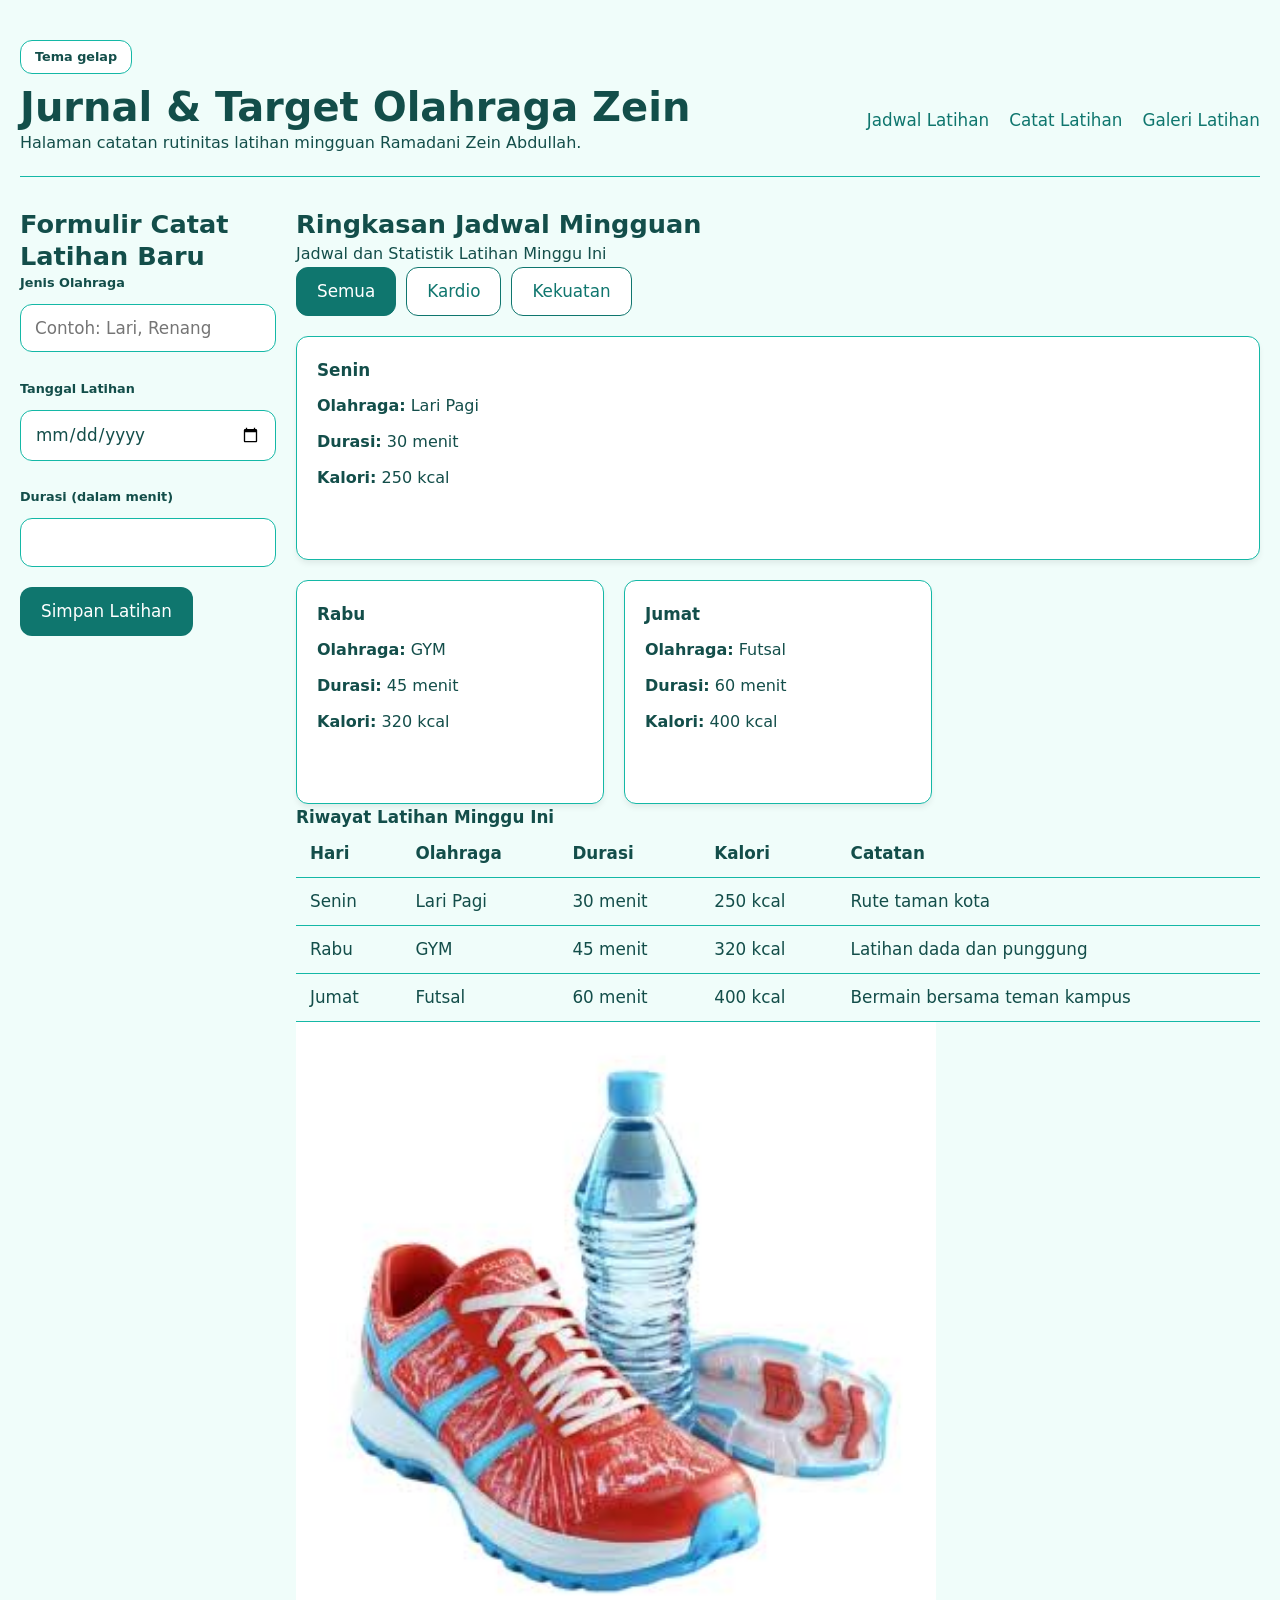
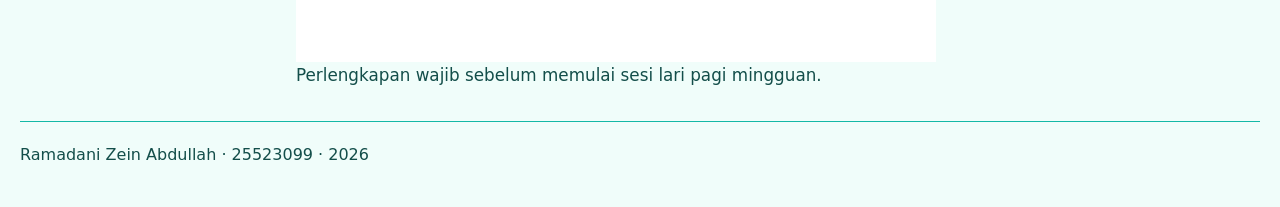
==== worksheet-p10/profil.html @ 2915a137 "penambahan folder p10" ====
<!DOCTYPE html>
<html lang="id">
<head>
  <meta charset="utf-8">
  <meta name="viewport" content="width=device-width, initial-scale=1.0">
  <title>Jurnal & Target Olahraga Zein</title>
 
 
  <link rel="stylesheet" href="tokens.css">
  <link rel="stylesheet" href="base.css">
  <link rel="stylesheet" href="layout.css">
  <link rel="stylesheet" href="komponen.css">
  <link rel="stylesheet" href="tema.css">
  <link rel="stylesheet" href="responsif.css">
</head>
<body>

  <div class="page">
    
    <header>
      <input type="checkbox" id="tema" class="pengalih-tema">
      <label for="tema" class="tombol-tema">Tema gelap</label>
      <div class="navbar">
        <div>
          <h1>Jurnal & Target Olahraga Zein</h1>
          <p>Halaman catatan rutinitas latihan mingguan dan pencapaian target kebugaran pribadi.</p>
        </div>
        <nav aria-label="Navigasi utama">
          <ul>
            <li><a href="#jadwal-latihan">Jadwal Latihan</a></li>
            <li><a href="#pencatatan-latihan">Catat Latihan</a></li>
            <li><a href="#galeri">Galeri Latihan</a></li>
          </ul>
        </nav>
      </div>
    </header>

    
    <main class="isi content">
      <section id="jadwal-latihan" class="utama"> 
        <h2>Ringkasan Jadwal Mingguan</h2>
        <p>Jadwal dan Statistik Latihan Minggu Ini</p>

        <div id="filter" role="group" aria-label="Filter kategori latihan">
         <button type="button" data-kategori="semua">Semua</button>
         <button type="button" data-kategori="kardio">Kardio</button>
         <button type="button" data-kategori="kekuatan">Kekuatan</button>
      </div>

        <p id="kosong" hidden>Belum ada latihan pada kategori ini.</p>

        <div id="daftar" class="katalog grid">

        </div>

        <h3>Riwayat Latihan Minggu Ini</h3>
        <div class="table-wrap">
          <table>
            <thead>
              <tr><th>Hari</th><th>Olahraga</th><th>Durasi</th><th>Kalori</th><th>Catatan</th></tr>
            </thead>
            <tbody>
              <tr><td>Senin</td><td>Lari Pagi</td><td>30 menit</td><td>250 kcal</td><td>Rute taman kota</td></tr>
              <tr><td>Rabu</td><td>GYM</td><td>45 menit</td><td>320 kcal</td><td>Latihan dada dan punggung</td></tr>
              <tr><td>Jumat</td><td>Futsal</td><td>60 menit</td><td>400 kcal</td><td>Bermain bersama teman kampus</td></tr>
            </tbody>
          </table>
        </div>

        <figure id="galeri">
          <img src="../Foto Sepatu.jpg" alt="Ringkasan Jadwal Mingguan" width="640" height="360">
          <figcaption>Perlengkapan wajib sebelum memulai sesi lari pagi mingguan.</figcaption>
        </figure>
      </section>

      <!-- Section 2: Form Catat Latihan -->
      <section id="pencatatan-latihan" class="sisi">
        <h2>Formulir Catat Latihan Baru</h2>

        <form id="form-latihan" action="/simpan" method="post" novalidate>
          <div class="form-kolom">
            <label for="jenis-olahraga">Jenis Olahraga</label>
            <input type="text" id="jenis-olahraga" name="jenis-olahraga" required placeholder="Contoh: Lari, Renang">
            <p id="galat-jenis" class="pesan-galat">Jenis olahraga wajib diisi.</p>
          </div>
          <br>
          <div class="form-kolom">
            <label for="tanggal-latihan">Tanggal Latihan</label>
            <input type="date" id="tanggal-latihan" name="tanggal-latihan" required>
            <p id="galat-tanggal" class="pesan-galat">Tanggal tidak boleh kosong.</p>
          </div>
          <br>
          <div class="form-kolom">
            <label for="durasi-latihan">Durasi (dalam menit)</label>
            <input type="number" id="durasi-latihan" name="durasi-latihan" min="1" max="300" required>
            <p id="galat-durasi" class="pesan-galat">Durasi wajib diisi dengan angka (1 - 300).</p>
          </div>

          <button type="submit">Simpan Latihan</button>
        </form>
      </section>
    </main>

    <footer>
      <p>Ramadani Zein Abdullah · 25523099 · 2026</p>
    </footer>

  </div>

  <script type="module" src="js/app.js"></script>
  <script type="module" src="js/dom.js"></script>
</body>
</html>
---- worksheet-p10/tokens.css ----
/* LAPIS 1 — primitif: nilai mentah, tidak menyebut peran apa pun */
:root {
  --teal-50:   #F0FDFA; 
  --teal-500:  #14B8A6; 
  --teal-700:  #0F766E; 
  --teal-900:  #134E4A;
  --white:     #FFFFFF;
  --rose-600:  #E11D48;
  --cyan-600:  #0891B2; 
 
  --space-1: 0.375rem;
  --space-2: 0.625rem;
  --space-3: 0.875rem;
  --space-4: 1.25rem;
  --space-6: 2rem;
 
  --radius-md:   0.75rem;
  --radius-full: 9999px;
  --shadow-1:    0 4px 6px -1px rgba(0, 0, 0, 0.08);
 
  --text-sm:  0.8rem;
  --text-md:  1.05rem;
  --text-xl:  1.6rem;
  --text-3xl: 2.5rem;
}
 
/* LAPIS 2 — semantik: peran. Isinya mengacu ke lapis 1. */
:root {
  --color-bg:       var(--teal-50);
  --color-fg:       var(--teal-900);
  --color-surface:  var(--white);
  --color-border:   var(--teal-500); 
  --color-primary:  var(--teal-700); 
  --color-danger:   var(--rose-600);
  --color-focus:    var(--cyan-600); 
 
  --card-pad:       var(--space-4);
  --section-gap:    var(--space-6);
}
---- worksheet-p10/base.css ----
*, *::before, *::after {
  box-sizing: border-box; /* width mencakup padding + border */
}

* {
  margin: 0; /* hapus margin bawaan peramban */
}

img {
  max-width: 100%;
  height: auto;
  display: block;
}


html {
  font-size: 100%;
}

body {
  font-family: system-ui, "Segoe UI", Roboto, sans-serif;
  font-size: var(--text-md);
  line-height: 1.6;
  color: var(--color-fg);
  background: var(--color-bg);
  padding: var(--space-4);
}

h1 {
  font-size: var(--text-3xl);
  line-height: 1.15;
}

h2 {
  font-size: var(--text-xl);
  line-height: 1.25;
}

h3 {
  font-size: var(--text-md);
}

/* Batasi panjang baris paragraf agar nyaman dibaca */
main p {
  max-width: 60ch;
}
---- worksheet-p10/layout.css ----
.page {
  display: grid;
  grid-template-rows: auto 1fr auto;
  min-height: 100dvh;
}

header {
  padding-block: var(--space-4);
  border-bottom: 1px solid var(--color-border);
}

.navbar {                
  display: flex;
  align-items: center;          /* Sumbu silang: rata tengah */
  justify-content: space-between; /* Sumbu utama: judul kiri, menu kanan */
  gap: var(--space-4);
  flex-wrap: wrap;              /* Turun baris di layar sempit, jangan meluber */
}
 
nav ul {
  display: flex;
  gap: var(--space-4);
  list-style: none;             /* Daftar nav tanpa butir */
  padding: 0;
}
 
nav a {
  color: var(--color-primary);
  text-decoration: none;
}
 
nav a:hover { 
  text-decoration: underline; 
}


.isi {
  display: grid;
  grid-template-columns: repeat(auto-fit, minmax(16rem, 1fr));
  gap: var(--space-6);
  padding-block: var(--space-6);
}

footer {
  padding-block: var(--space-4);
  border-top: 1px solid var(--color-border);
  color: var(--color-fg);       
  font-size: var(--text-sm);
}
---- worksheet-p10/komponen.css ----
.katalog {
  display: grid;
  grid-template-columns: repeat(auto-fit, minmax(min(100%, 16rem), 1fr));
  gap: var(--space-4);
}

.kartu {
  background: var(--color-surface);
  border: 1px solid var(--color-border);
  border-radius: var(--radius-md);
  box-shadow: var(--shadow-1);
  padding: var(--card-pad);
  
  display: flex;
  flex-direction: column;
  gap: var(--space-2);
}

.kartu__kaki {
  display: flex;
  align-items: center;
  justify-content: space-between;
  gap: var(--space-2);
}


.kartu--sorotan {
  grid-column: 1 / -1;
}


.form-kolom {
  display: flex;
  flex-direction: column;
  gap: var(--space-2);          
}
 
label {
  font-size: var(--text-sm);
  font-weight: 600;
}
 
input, select, textarea {
  font: inherit;                
  padding: var(--space-2) var(--space-3);
  border: 1px solid var(--color-border);
  border-radius: var(--radius-md);
  background: var(--color-surface);
  color: var(--color-fg);
}
 
button {
  font: inherit;
  padding: var(--space-2) var(--space-4);
  border: 1px solid transparent;
  border-radius: var(--radius-md);
  background: var(--color-primary);
  color: var(--color-surface);
  cursor: pointer;
  margin-top: var(--space-4);
}

:focus-visible {
  outline: 2px solid var(--color-focus);
  outline-offset: 2px;
}
 
input[aria-invalid="true"] {
  border-color: var(--color-danger);
  border-width: 2px;
}
 
.pesan-galat { 
  display: none; 
  color: var(--color-danger); 
  font-size: var(--text-sm); 
}

.pesan-galat.tampil { 
  display: block; 
}


.katalog .kartu {
  display: grid;
  align-content: start;
  min-height: 14rem;
}


.kartu {
  min-width: 0;
}

.kartu h3, 
.kartu p {
  overflow-wrap: anywhere; 
}


figure img {
  max-width: 100%;
  height: auto;
  display: block;
}

#filter {
  display: flex;
  flex-wrap: wrap;
  gap: var(--space-2);
  margin-bottom: var(--space-4);
}

#filter button {
  margin-top: 0;                        
  background: var(--color-surface);
  color: var(--color-primary);
  border-color: var(--color-primary);
}

#filter button.aktif {
  background: var(--color-primary);
  color: var(--color-surface);
}
---- worksheet-p10/tema.css ----
@media (prefers-color-scheme: dark) {
  :root {
    /* Menukar peran warna: Latar menjadi gelap, teks menjadi terang */
    --color-bg:       var(--teal-900); /* #134E4A */
    --color-fg:       var(--teal-50);  /* #F0FDFA */
    --color-surface:  #0a2e2c; 
    --color-border:   var(--teal-600); /* #0D9488 */
    --color-primary:  var(--teal-200); /* #99F6E4 */
    --color-danger:   #fb7185;         /* rose-400 */
  }
}


.pengalih-tema { 
  position: absolute; 
  opacity: 0; 
  pointer-events: none; 
}

/* Beri sedikit gaya pada tombol label agar kelihatan seperti tombol klik */
.tombol-tema {
  display: inline-block;
  padding: var(--space-1) var(--space-3);
  border: 1px solid var(--color-border);
  border-radius: var(--radius-md);
  background: var(--color-surface);
  color: var(--color-fg);
  cursor: pointer;
  font-size: var(--text-sm);
  margin-bottom: var(--space-2);
}

/* Pilihan manual HARUS berada setelah blok media query, supaya menang saat keduanya menyala bersamaan. */
:root:has(#tema:checked) {
  --color-bg:       #0F172A;
  --color-fg:       #E2E8F0;
  --color-surface:  #1E293B;
  --color-border:   #475569; 
  --color-primary:  #7DA9F7;
  --color-danger:   #FF8A8A;
  --color-focus:    #FFC000;
}
---- worksheet-p10/responsif.css ----
/* dasar: berlaku di semua lebar */
.content {
  display: grid;
  grid-template-columns: 1fr;
  gap: var(--space-4);
}

.grid {
  display: grid;
  grid-template-columns: 1fr;
  gap: var(--space-4);
}

img { max-width: 100%; height: auto; }

.table-wrap { overflow-x: auto; }

p { font-size: 1rem; line-height: 1.6; }

.utama, .sisi { min-width: 0; }

.table-wrap table { width: 100%; min-width: 36rem; border-collapse: collapse; }
.table-wrap th, .table-wrap td {
  padding: var(--space-2) var(--space-3);
  border-bottom: 1px solid var(--color-border);
  text-align: left;
}

@media (min-width: 48rem) {
  .grid { grid-template-columns: repeat(2, 1fr); }
}

@media (min-width: 60rem) {
  .content { grid-template-columns: 16rem 1fr; }
  .grid { grid-template-columns: repeat(3, 1fr); }

  .sisi { order: -1; }
}
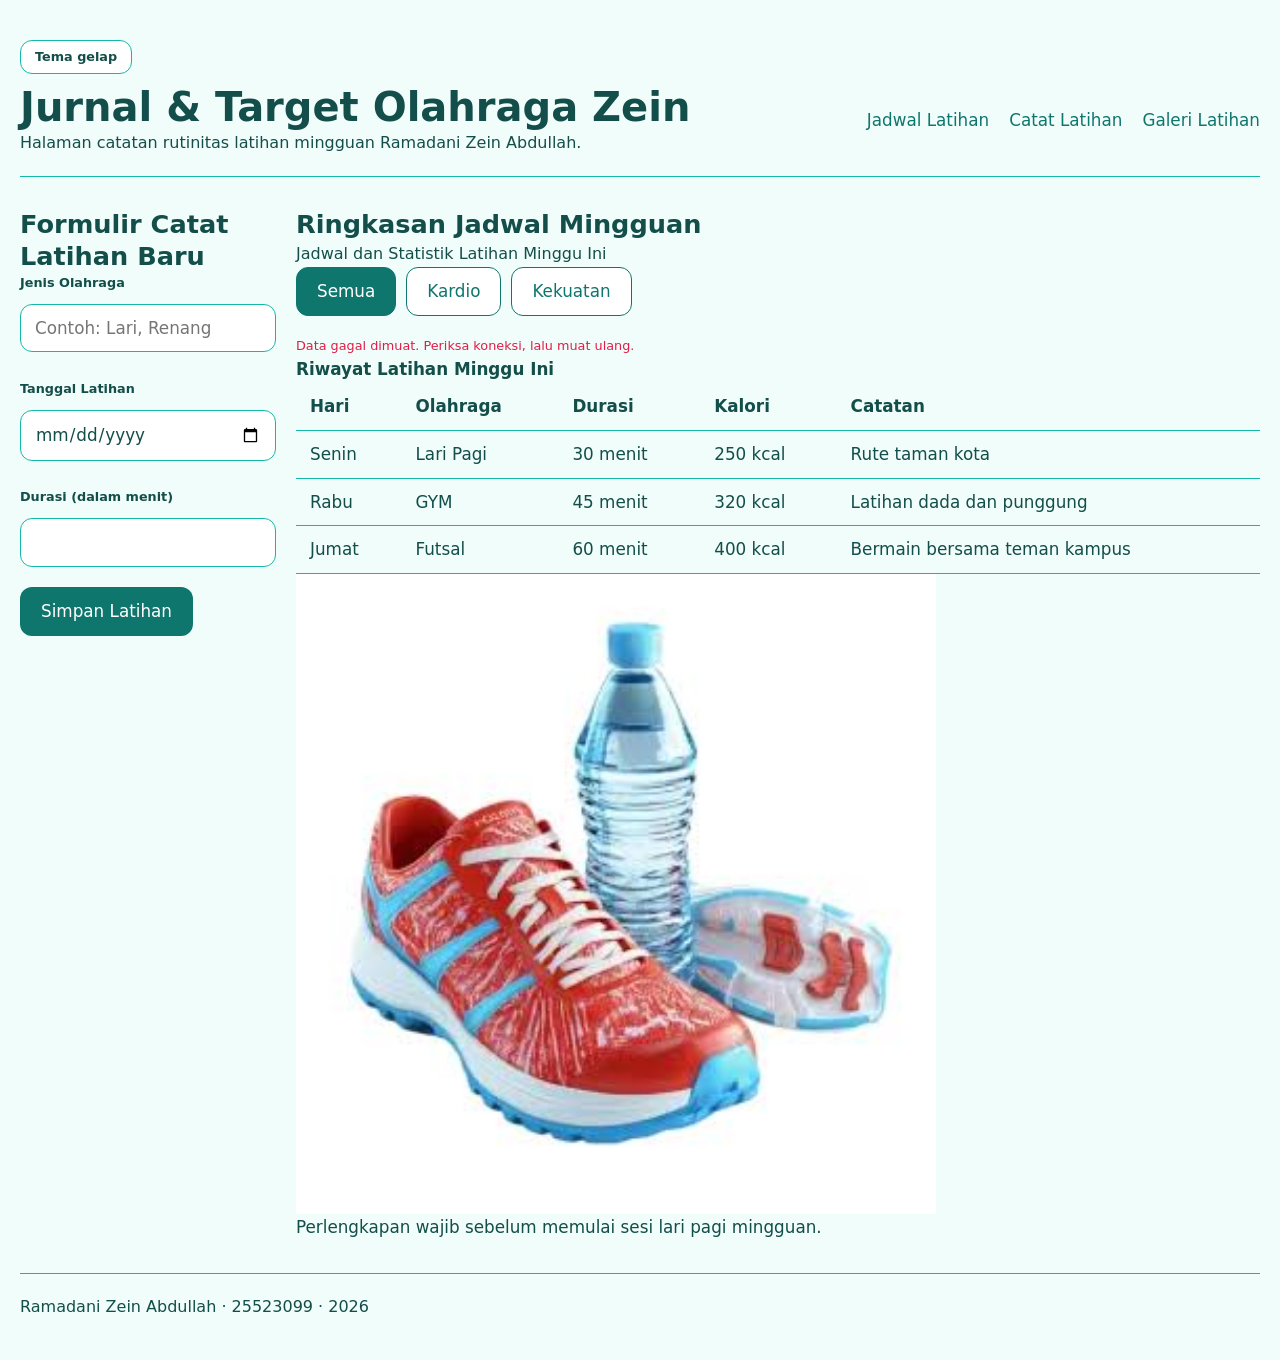
==== commit 8f5f4121: "p-11 5 modul berjalan" ====
--- a/worksheet-p10/profil.html
+++ b/worksheet-p10/profil.html
@@ -47,7 +47,9 @@
          <button type="button" data-kategori="kekuatan">Kekuatan</button>
       </div>
 
+        <p id="muat" hidden>Memuat data latihan...</p>
         <p id="kosong" hidden>Belum ada latihan pada kategori ini.</p>
+        <p id="galat" class="pesan-galat" hidden></p>
 
         <div id="daftar" class="katalog grid">
 
@@ -108,6 +110,5 @@
   </div>
 
   <script type="module" src="js/app.js"></script>
-  <script type="module" src="js/dom.js"></script>
 </body>
 </html>
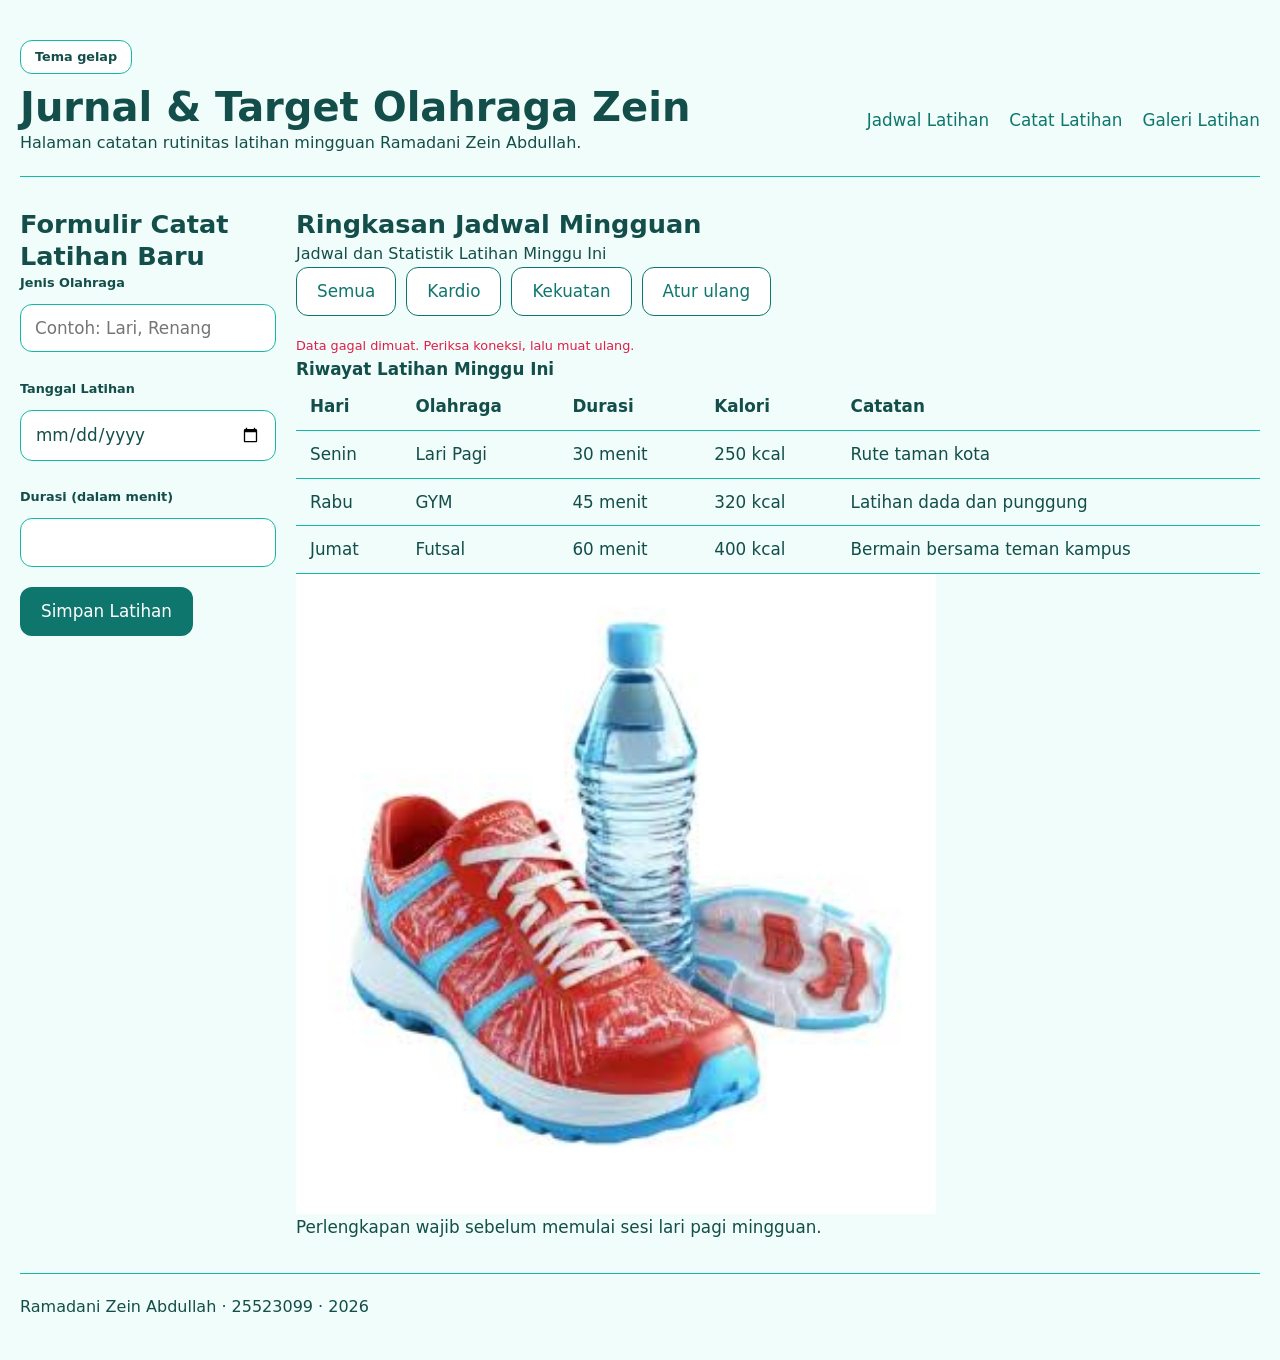
==== commit 7e4c7a8d: "P11 - halaman mengingat" ====
--- a/worksheet-p10/profil.html
+++ b/worksheet-p10/profil.html
@@ -4,8 +4,7 @@
   <meta charset="utf-8">
   <meta name="viewport" content="width=device-width, initial-scale=1.0">
   <title>Jurnal & Target Olahraga Zein</title>
- 
- 
+  <link rel="icon" href="data:,">
   <link rel="stylesheet" href="tokens.css">
   <link rel="stylesheet" href="base.css">
   <link rel="stylesheet" href="layout.css">
@@ -35,25 +34,23 @@
       </div>
     </header>
 
-    
     <main class="isi content">
       <section id="jadwal-latihan" class="utama"> 
         <h2>Ringkasan Jadwal Mingguan</h2>
         <p>Jadwal dan Statistik Latihan Minggu Ini</p>
 
         <div id="filter" role="group" aria-label="Filter kategori latihan">
-         <button type="button" data-kategori="semua">Semua</button>
-         <button type="button" data-kategori="kardio">Kardio</button>
-         <button type="button" data-kategori="kekuatan">Kekuatan</button>
-      </div>
+          <button type="button" data-kategori="semua">Semua</button>
+          <button type="button" data-kategori="kardio">Kardio</button>
+          <button type="button" data-kategori="kekuatan">Kekuatan</button>
+          <button type="button" id="atur-ulang">Atur ulang</button>
+        </div>
 
         <p id="muat" hidden>Memuat data latihan...</p>
         <p id="kosong" hidden>Belum ada latihan pada kategori ini.</p>
         <p id="galat" class="pesan-galat" hidden></p>
 
-        <div id="daftar" class="katalog grid">
-
-        </div>
+        <div id="daftar" class="katalog grid"></div>
 
         <h3>Riwayat Latihan Minggu Ini</h3>
         <div class="table-wrap">
@@ -75,7 +72,6 @@
         </figure>
       </section>
 
-      <!-- Section 2: Form Catat Latihan -->
       <section id="pencatatan-latihan" class="sisi">
         <h2>Formulir Catat Latihan Baru</h2>
 
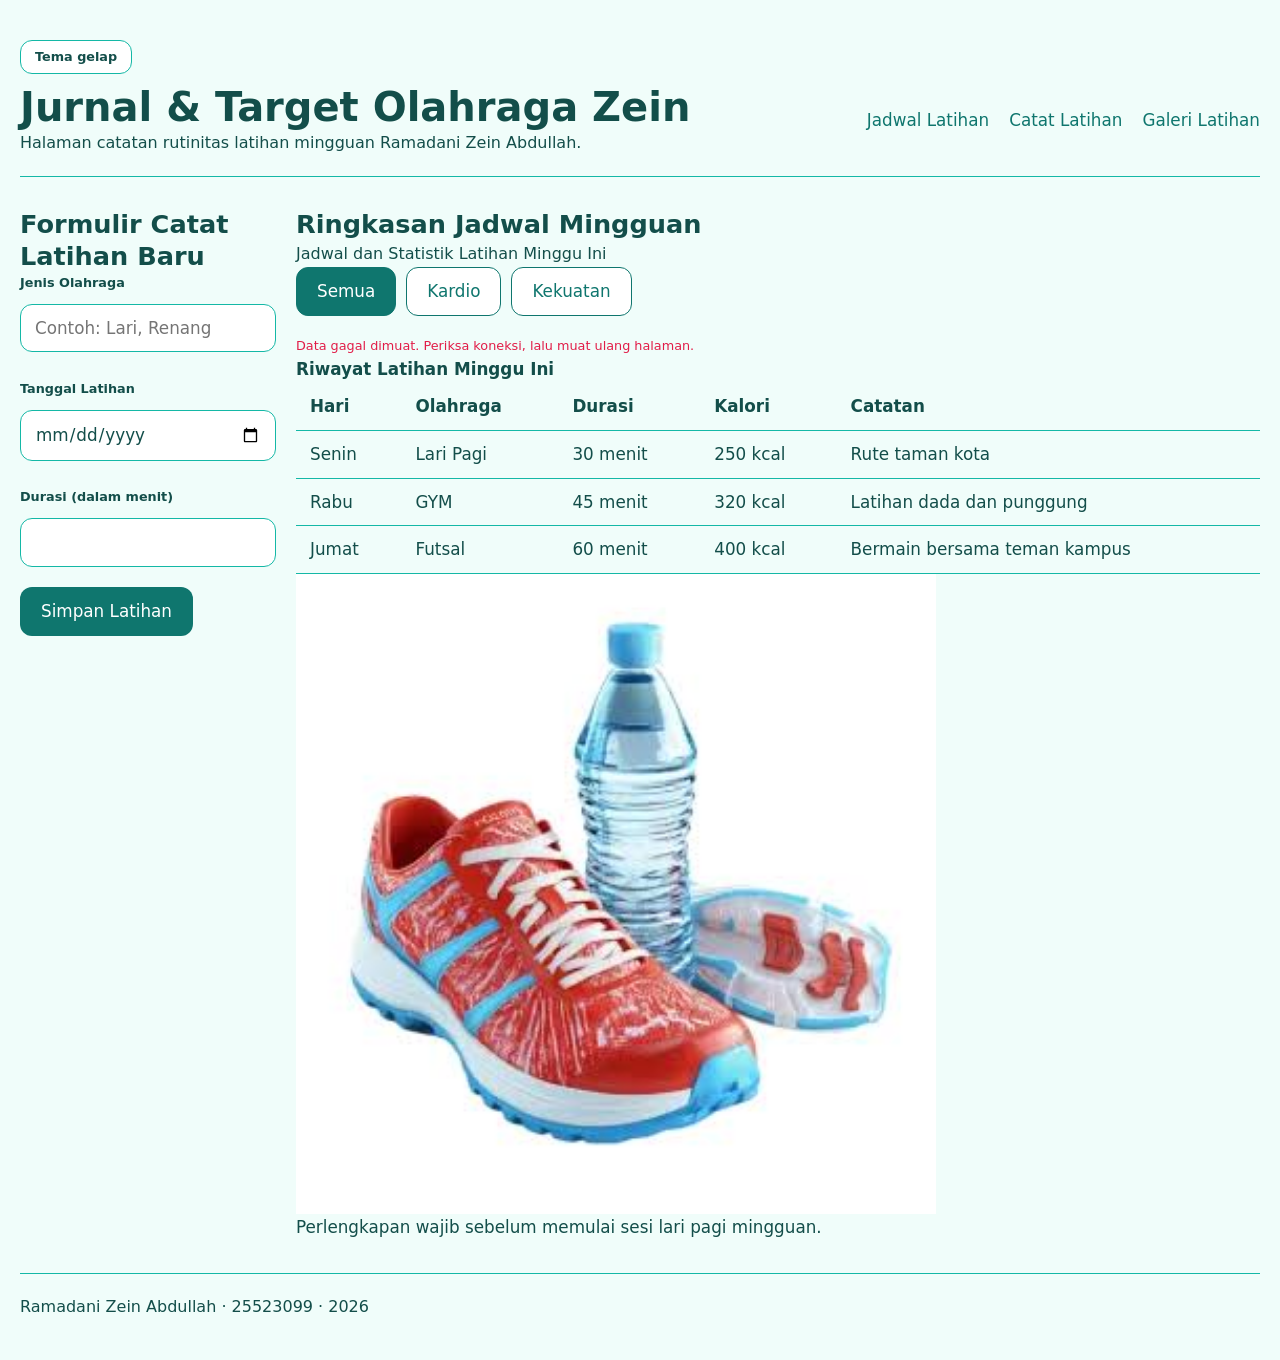
==== commit 1e7107ce: "worksheet p11 dan p10 tertukar jadi saya menukarnya balik" ====
--- a/worksheet-p10/profil.html
+++ b/worksheet-p10/profil.html
@@ -4,7 +4,8 @@
   <meta charset="utf-8">
   <meta name="viewport" content="width=device-width, initial-scale=1.0">
   <title>Jurnal & Target Olahraga Zein</title>
-  <link rel="icon" href="data:,">
+ 
+ 
   <link rel="stylesheet" href="tokens.css">
   <link rel="stylesheet" href="base.css">
   <link rel="stylesheet" href="layout.css">
@@ -34,23 +35,25 @@
       </div>
     </header>
 
+    
     <main class="isi content">
       <section id="jadwal-latihan" class="utama"> 
         <h2>Ringkasan Jadwal Mingguan</h2>
         <p>Jadwal dan Statistik Latihan Minggu Ini</p>
 
         <div id="filter" role="group" aria-label="Filter kategori latihan">
-          <button type="button" data-kategori="semua">Semua</button>
-          <button type="button" data-kategori="kardio">Kardio</button>
-          <button type="button" data-kategori="kekuatan">Kekuatan</button>
-          <button type="button" id="atur-ulang">Atur ulang</button>
-        </div>
+         <button type="button" data-kategori="semua">Semua</button>
+         <button type="button" data-kategori="kardio">Kardio</button>
+         <button type="button" data-kategori="kekuatan">Kekuatan</button>
+      </div>
 
         <p id="muat" hidden>Memuat data latihan...</p>
         <p id="kosong" hidden>Belum ada latihan pada kategori ini.</p>
         <p id="galat" class="pesan-galat" hidden></p>
 
-        <div id="daftar" class="katalog grid"></div>
+        <div id="daftar" class="katalog grid">
+
+        </div>
 
         <h3>Riwayat Latihan Minggu Ini</h3>
         <div class="table-wrap">
@@ -72,6 +75,7 @@
         </figure>
       </section>
 
+      <!-- Section 2: Form Catat Latihan -->
       <section id="pencatatan-latihan" class="sisi">
         <h2>Formulir Catat Latihan Baru</h2>
 
@@ -106,5 +110,6 @@
   </div>
 
   <script type="module" src="js/app.js"></script>
+  <script type="module" src="js/dom.js"></script>
 </body>
 </html>
